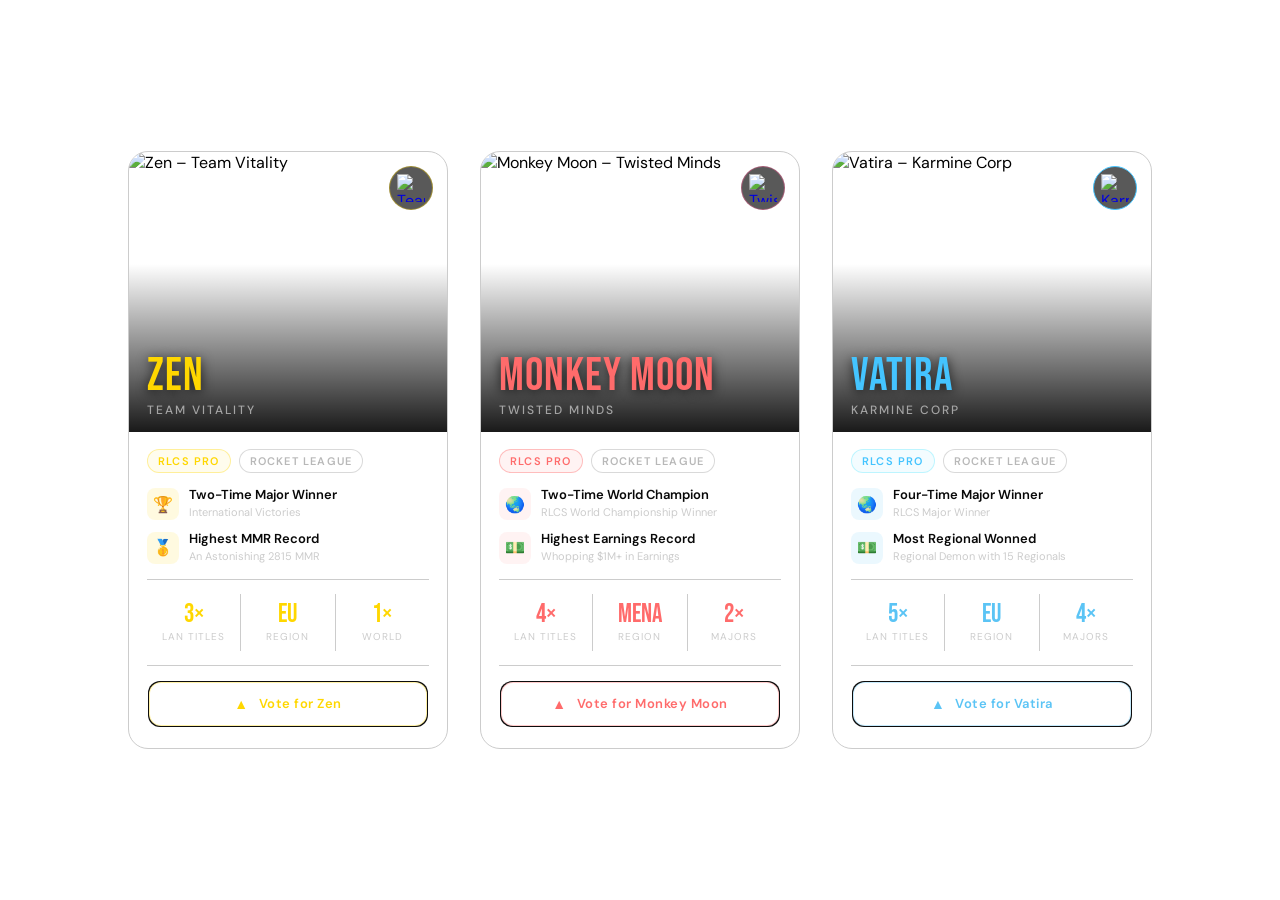
==== voting.html @ dab9d704 "Add files via upload" ====
<!DOCTYPE html>
<html lang="en">
<head>
    <meta charset="UTF-8">
    <meta name="viewport" content="width=device-width, initial-scale=1.0">
    <title>SuperSonic Cup | Voting Page</title>
    <link rel="preconnect" href="https://fonts.googleapis.com">
    <link href="https://fonts.googleapis.com/css2?family=Bebas+Neue&family=DM+Sans:wght@300;400;500;600&display=swap" rel="stylesheet">
    <link rel="stylesheet" href="style.css">
    <link rel="icon" type="image/png" href="Img/Favicon-Dark.png" media="(prefers-color-scheme: dark)">
    <link rel="icon" type="image/png" href="Img/Favicon-Light.png" media="(prefers-color-scheme: light)">
</head>
<body>
    <div class="player-cards">

        <!-- VITALITY CARD -->
        <div class="card-wrap">
            <div class="glow-ring glow-vit"></div>
            <div class="card">
                <div class="img-frame">
                    <img src="Img/Zen.jpg" alt="Zen – Team Vitality" />
                    <div class="img-overlay"></div>
                    <a href="https://liquipedia.net/rocketleague/Team_Vitality" target="_blank">
                        <div class="team-badge badge-vit">
                            <img src="Img/vitality-logo.png" alt="Team Vitality logo" />
                        </div>
                    </a>
                    <div class="img-bottom-text">
                        <div class="player-name"><span class="accent-gold">Zen</span></div>
                        <div class="team-label">Team Vitality</div>
                    </div>
                </div>
                <div class="card-body">
                    <div class="tag-row">
                        <span class="tag tag-gold">RLCS Pro</span>
                        <span class="tag tag-white">Rocket League</span>
                    </div>
                    <div class="achievements">
                        <div class="ach-item">
                            <div class="ach-icon ach-gold">🏆</div>
                            <div class="ach-text">
                                <strong>Two-Time Major Winner</strong>
                                <span>International Victories</span>
                            </div>
                        </div>
                        <div class="ach-item">
                            <div class="ach-icon ach-gold">🥇</div>
                            <div class="ach-text">
                                <strong>Highest MMR Record</strong>
                                <span>An Astonishing 2815 MMR</span>
                            </div>
                        </div>
                    </div>
                    <div class="divider"></div>
                    <div class="stat-row">
                        <div class="stat">
                            <div class="stat-val gold">3×</div>
                            <div class="stat-lbl">Lan Titles</div>
                        </div>
                        <div class="stat">
                            <div class="stat-val gold">EU</div>
                            <div class="stat-lbl">Region</div>
                        </div>
                        <div class="stat">
                            <div class="stat-val gold">1×</div>
                            <div class="stat-lbl">World</div>
                        </div>
                    </div>
                    <div class="divider"></div>
                    <div class="vote-btn-wrap gold-wrap">
                        <button class="vote-btn vote-btn-gold">
                            <span class="vote-icon">▲</span>
                            <span class="vote-label">Vote for Zen</span>
                        </button>
                    </div>
                </div>
            </div>
        </div>

        <!-- TWISTED MINDS CARD -->
        <div class="card-wrap">
            <div class="glow-ring glow-tm"></div>
            <div class="card">
                <div class="img-frame">
                    <img src="Img/MonkeyMoon.png" alt="Monkey Moon – Twisted Minds" />
                    <div class="img-overlay"></div>
                    <a href="https://liquipedia.net/rocketleague/Twisted_Minds" target="_blank">
                        <div class="team-badge badge-tm">
                            <img src="Img/Twisted-logo.webp" alt="Twisted Minds logo" />
                        </div>
                    </a>
                    <div class="img-bottom-text">
                        <div class="player-name"><span class="accent-red">Monkey Moon</span></div>
                        <div class="team-label">Twisted Minds</div>
                    </div>
                </div>
                <div class="card-body">
                    <div class="tag-row">
                        <span class="tag tag-red">RLCS Pro</span>
                        <span class="tag tag-white">Rocket League</span>
                    </div>
                    <div class="achievements">
                        <div class="ach-item">
                            <div class="ach-icon ach-red">🌏</div>
                            <div class="ach-text">
                                <strong>Two-Time World Champion</strong>
                                <span>RLCS World Championship Winner</span>
                            </div>
                        </div>
                        <div class="ach-item">
                            <div class="ach-icon ach-red">💵</div>
                            <div class="ach-text">
                                <strong>Highest Earnings Record</strong>
                                <span>Whopping $1M+ in Earnings</span>
                            </div>
                        </div>
                    </div>
                    <div class="divider"></div>
                    <div class="stat-row">
                        <div class="stat">
                            <div class="stat-val red">4×</div>
                            <div class="stat-lbl">Lan Titles</div>
                        </div>
                        <div class="stat">
                            <div class="stat-val red">MENA</div>
                            <div class="stat-lbl">Region</div>
                        </div>
                        <div class="stat">
                            <div class="stat-val red">2×</div>
                            <div class="stat-lbl">Majors</div>
                        </div>
                    </div>
                    <div class="divider"></div>
                    <div class="vote-btn-wrap red-wrap">
                        <button class="vote-btn vote-btn-red">
                            <span class="vote-icon">▲</span>
                            <span class="vote-label">Vote for Monkey Moon</span>
                        </button>
                    </div>
                </div>
            </div>
        </div>

        <!-- KARMINE CORP CARD -->
        <div class="card-wrap">
            <div class="glow-ring glow-kc"></div>
            <div class="card">
                <div class="img-frame">
                    <img src="Img/Vatira.jpg" alt="Vatira – Karmine Corp" />
                    <div class="img-overlay"></div>
                    <a href="https://liquipedia.net/rocketleague/Karmine_Corp" target="_blank">
                        <div class="team-badge badge-kc">
                            <img src="Img/karmine-logo.png" alt="Karmine Corp Logo" />
                        </div>
                    </a>
                    <div class="img-bottom-text">
                        <div class="player-name"><span class="accent-blue">Vatira</span></div>
                        <div class="team-label">Karmine Corp</div>
                    </div>
                </div>
                <div class="card-body">
                    <div class="tag-row">
                        <span class="tag tag-blue">RLCS Pro</span>
                        <span class="tag tag-white">Rocket League</span>
                    </div>
                    <div class="achievements">
                        <div class="ach-item">
                            <div class="ach-icon ach-blue">🌏</div>
                            <div class="ach-text">
                                <strong>Four-Time Major Winner</strong>
                                <span>RLCS Major Winner</span>
                            </div>
                        </div>
                        <div class="ach-item">
                            <div class="ach-icon ach-blue">💵</div>
                            <div class="ach-text">
                                <strong>Most Regional Wonned</strong>
                                <span>Regional Demon with 15 Regionals</span>
                            </div>
                        </div>
                    </div>
                    <div class="divider"></div>
                    <div class="stat-row">
                        <div class="stat">
                            <div class="stat-val blue">5×</div>
                            <div class="stat-lbl">Lan Titles</div>
                        </div>
                        <div class="stat">
                            <div class="stat-val blue">EU</div>
                            <div class="stat-lbl">Region</div>
                        </div>
                        <div class="stat">
                            <div class="stat-val blue">4×</div>
                            <div class="stat-lbl">Majors</div>
                        </div>
                    </div>
                    <div class="divider"></div>
                    <div class="vote-btn-wrap blue-wrap">
                        <button class="vote-btn vote-btn-blue">
                            <span class="vote-icon">▲</span>
                            <span class="vote-label">Vote for Vatira</span>
                        </button>
                    </div>
                </div>
            </div>
        </div>
    </div>
</body>
</html>
---- style.css ----
* {
    margin: 0;
    padding: 0;
    box-sizing: border-box;
}

body {
    min-height: 100vh;
    background: #080808;
    display: flex;
    align-items: center;
    justify-content: center;
}

.player-cards {
    min-height: 100vh;
    display: flex;
    align-items: center;
    justify-content: center;
    gap: 32px;
    padding: 2rem 1rem;
    font-family: 'DM Sans', sans-serif;
    flex-wrap: wrap;
}

.card-wrap {
    position: relative;
    width: 320px;
}

/* Glow rings */
.glow-ring {
    position: absolute;
    inset: -2px;
    border-radius: 22px;
    opacity: 0;
    transition: opacity 0.4s ease;
    z-index: 0;
}

.glow-vit {
    background: linear-gradient(135deg, #ffe240, #fff, #FFD700 80%);
}

.glow-tm {
    background: linear-gradient(135deg, #ff8d8d, #fff, #FF6B6B 80%);
}

.glow-kc {
    background: linear-gradient(135deg, #80eeff, #fff, #3ce5ff 80%);
}

.card-wrap:hover .glow-ring {
    opacity: 1;
}

.card {
    position: relative;
    z-index: 1;
    border-radius: 20px;
    background: #0d0d0d;
    border: 1px solid rgba(255, 255, 255, 0.08);
    overflow: hidden;
    transition: transform 0.35s cubic-bezier(.22, .68, 0, 1.2);
    cursor: pointer;
}

.card-wrap:hover .card {
    cursor: default;
    transform: translateY(-6px) scale(1.01);
}

.img-frame {
    position: relative;
    height: 280px;
    overflow: hidden;
}

.img-frame img {
    width: 100%;
    height: 100%;
    object-fit: cover;
    object-position: top center;
    display: block;
    filter: saturate(0.9) contrast(1.08);
    transition: transform 0.5s ease, filter 0.5s ease;
}

.card-wrap:hover .img-frame img {
    transform: scale(1.06);
    filter: saturate(1.1) contrast(1.1);
}

.img-overlay {
    position: absolute;
    inset: 0;
    background: linear-gradient(to bottom, transparent 40%, rgba(0, 0, 0, 0.9) 100%);
}

/* Team badges */
.team-badge {
    position: absolute;
    top: 14px;
    right: 14px;
    width: 44px;
    height: 44px;
    background: rgba(0, 0, 0, 0.65);
    border-radius: 50%;
    display: flex;
    align-items: center;
    justify-content: center;
    backdrop-filter: blur(6px);
}

.badge-vit {
    border: 1px solid rgba(255, 215, 0, 0.4);
}

.badge-tm {
    border: 1px solid rgba(245, 91, 147, 0.45);
}

.badge-kc {
    border: 1px solid rgb(68, 196, 255);
}

.team-badge img {
    width: 28px;
    height: 28px;
    object-fit: contain;
}

.img-bottom-text {
    position: absolute;
    bottom: 14px;
    left: 18px;
    right: 18px;
}

.player-name {
    font-family: 'Bebas Neue', sans-serif;
    font-size: 46px;
    color: #fff;
    line-height: 1;
    letter-spacing: 1px;
    text-shadow: 0 2px 12px rgba(0, 0, 0, 0.8);
}

.accent-gold { color: #FFD700; }
.accent-red  { color: #FF6B6B; }
.accent-blue { color: #44c4ff; }

.team-label {
    font-size: 12px;
    font-weight: 500;
    color: rgba(255, 255, 255, 0.55);
    text-transform: uppercase;
    letter-spacing: 2px;
    margin-top: 2px;
}

.card-body {
    padding: 16px 18px 20px;
    border-top: 1px solid rgba(255, 255, 255, 0.06);
}

.tag-row {
    display: flex;
    gap: 8px;
    margin-bottom: 14px;
    flex-wrap: wrap;
}

.tag {
    font-size: 11px;
    font-weight: 600;
    letter-spacing: 1.2px;
    text-transform: uppercase;
    padding: 4px 10px;
    border-radius: 999px;
    border: 1px solid;
}

.tag-gold {
    color: #FFD700;
    border-color: rgba(255, 215, 0, 0.35);
    background: rgba(255, 215, 0, 0.07);
}

.tag-red {
    color: #FF6B6B;
    border-color: rgba(255, 107, 107, 0.4);
    background: rgba(255, 107, 107, 0.08);
}

.tag-blue {
    color: #44c4ff;
    border-color: rgba(107, 235, 255, 0.4);
    background: rgba(107, 218, 255, 0.08);
}

.tag-white {
    color: rgba(255, 255, 255, 0.6);
    border-color: rgba(255, 255, 255, 0.15);
    background: rgba(255, 255, 255, 0.04);
}

.achievements {
    display: flex;
    flex-direction: column;
    gap: 10px;
}

.ach-item {
    display: flex;
    align-items: center;
    gap: 10px;
}

.ach-icon {
    width: 32px;
    height: 32px;
    border-radius: 8px;
    display: flex;
    align-items: center;
    justify-content: center;
    font-size: 16px;
    flex-shrink: 0;
}

.ach-gold { background: rgba(255, 215, 0, 0.12); }
.ach-red  { background: rgba(255, 107, 107, 0.08);}
.ach-blue { background: rgba(91, 196, 245, 0.12); }

.ach-text {
    font-size: 13px;
    color: rgba(255, 255, 255, 0.8);
    font-weight: 400;
    line-height: 1.3;
}

.ach-text strong {
    color: #fff;
    font-weight: 600;
    display: block;
    font-size: 13px;
}

.ach-text span {
    color: rgba(255, 255, 255, 0.45);
    font-size: 11px;
}

.divider {
    height: 1px;
    background: rgba(255, 255, 255, 0.06);
    margin: 14px 0;
}

.stat-row {
    display: flex;
}

.stat {
    flex: 1;
    text-align: center;
    padding: 8px 0;
    border-right: 1px solid rgba(255, 255, 255, 0.06);
}

.stat:last-child {
    border-right: none;
}

.stat-val {
    font-family: 'Bebas Neue', sans-serif;
    font-size: 26px;
    line-height: 1;
}

.stat-val.gold { color: #FFD700; }
.stat-val.red  { color: #FF6B6B; }
.stat-val.blue { color: #5BC4F5; }

.stat-lbl {
    font-size: 10px;
    text-transform: uppercase;
    letter-spacing: 1px;
    color: rgba(255, 255, 255, 0.35);
    margin-top: 2px;
}

.vote-btn-wrap {
    position: relative;
    margin-top: 4px;
    border-radius: 12px;
    padding: 2px;
    background: transparent;
}

.vote-btn-wrap::before {
    content: '';
    position: absolute;
    inset: -2px;
    border-radius: 14px;
    background: conic-gradient(
        from var(--angle, 0deg),
        transparent 0deg,
        currentColor 60deg,
        transparent 120deg
        );
        opacity: 0;
        transition: opacity 0.3s ease;
        animation: spin 2s linear infinite;
        animation-play-state: paused;
    }
    
    .vote-btn-wrap:hover::before {
        opacity: 1;
        animation-play-state: running;
    }
    
    .vote-btn-wrap::after {
        content: '';
        position: absolute;
        inset: 1px;
        border-radius: 12px;
        background: #0d0d0d;
        z-index: 0;
    }
    
    @keyframes spin {
        from { --angle: 0deg; }
        to   { --angle: 360deg; }
    }
    
    @property --angle {
        syntax: '<angle>';
        initial-value: 0deg;
        inherits: false;
    }
    
    .vote-btn {
        position: relative;
        z-index: 1;
        width: 100%;
        display: flex;
        align-items: center;
        justify-content: center;
        gap: 10px;
        padding: 12px 0;
        border-radius: 12px;
        border: 1px solid;
        background: transparent;
        font-family: 'DM Sans', sans-serif;
        font-size: 13px;
        font-weight: 600;
        letter-spacing: 0.5px;
        cursor: pointer;
        transition: background 0.25s ease, transform 0.15s ease, box-shadow 0.25s ease, border-color 0.25s ease;
    }
    
    .vote-btn-gold {
        color: #FFD700;
        border-color: rgba(255, 215, 0, 0.35);
    }

    .vote-btn-red {
        color: #FF6B6B;
        border-color: rgba(255, 107, 107, 0.35);
    }
    
    .vote-btn-blue {
        color: #5BC4F5;
        border-color: rgba(91, 196, 245, 0.35);
    }
    
    .vote-btn-wrap.gold-wrap {
        color: #FFD700;
    }

    .vote-btn-wrap.red-wrap {
        color: #FF6B6B;
    }
    
    .vote-btn-wrap.blue-wrap {
        color: #5BC4F5;
    }
    
    .vote-btn-gold:hover {
        background: rgba(255, 215, 0, 0.08);
        box-shadow: 0 0 20px rgba(255, 215, 0, 0.12);
        border-color: transparent;
    }
    
    .vote-btn-blue:hover {
        background: rgba(91, 196, 245, 0.08);
        box-shadow: 0 0 20px rgba(91, 196, 245, 0.12);
        border-color: transparent;
    }
    
    .vote-btn.voted-gold {
        background: rgba(255, 215, 0, 0.12);
        border-color: rgba(255, 215, 0, 0.6);
    }
    
    .vote-btn.voted-blue {
        background: rgba(91, 196, 245, 0.12);
        border-color: rgba(91, 196, 245, 0.6);
    }
    
    .vote-icon {
        font-size: 14px;
        transition: transform 0.2s ease;
    }
    
    .vote-btn:hover .vote-icon {
        transform: translateY(-2px);
    }
    
    .vote-count {
        font-family: 'Bebas Neue', sans-serif;
        font-size: 18px;
        min-width: 24px;
        text-align: center;
    }
    
@media (prefers-color-scheme: light) {
        body{
            background-color: white;
        }
        .card{
            background-color: white;
            border: 1px solid hsl(0, 0%, 80%);
        }
        .stat{
            border-right: 1px solid hsl(0, 0%, 80%);
        }
        .tag-white {
            color: rgba(136, 136, 136, 0.6);
            border-color: rgba(0, 0, 0, 0.15);
            background: rgba(255, 255, 255, 0.04);
        }
        .ach-text strong{
            color: #080808;
        }
        .ach-text span{
            color: hsl(0, 0%, 80%);
        }
        .divider{
            background: hsl(0, 0%, 80%);
        }
        .stat-lbl{
            color: hsl(0, 0%, 80%);
        }
        .vote-btn-blue, .vote-btn-blue:hover{
            background-color: white;
        }
        .vote-btn-red, .vote-btn-red:hover{
            background-color: white;
        }
        .vote-btn-gold, .vote-btn-gold:hover{
            background-color: white;
        }
}

/* INTRO ANIMATION */
@keyframes card-drop {
    0% {
        opacity: 0;
        transform: translateY(-60px) scale(0.96);
    }
    70% {
        opacity: 1;
        transform: translateY(6px) scale(1.005);
    }
    100% {
        opacity: 1;
        transform: translateY(0) scale(1);
    }
}

.card-wrap {
    opacity: 0;
    animation: card-drop 0.8s cubic-bezier(0.25, 0.1, 0.25, 1) forwards;
    animation-delay: 0.15s;
}

.card-wrap:nth-child(1),
.card-wrap:nth-child(2),
.card-wrap:nth-child(3) {
    animation-delay: 0.15s;
}
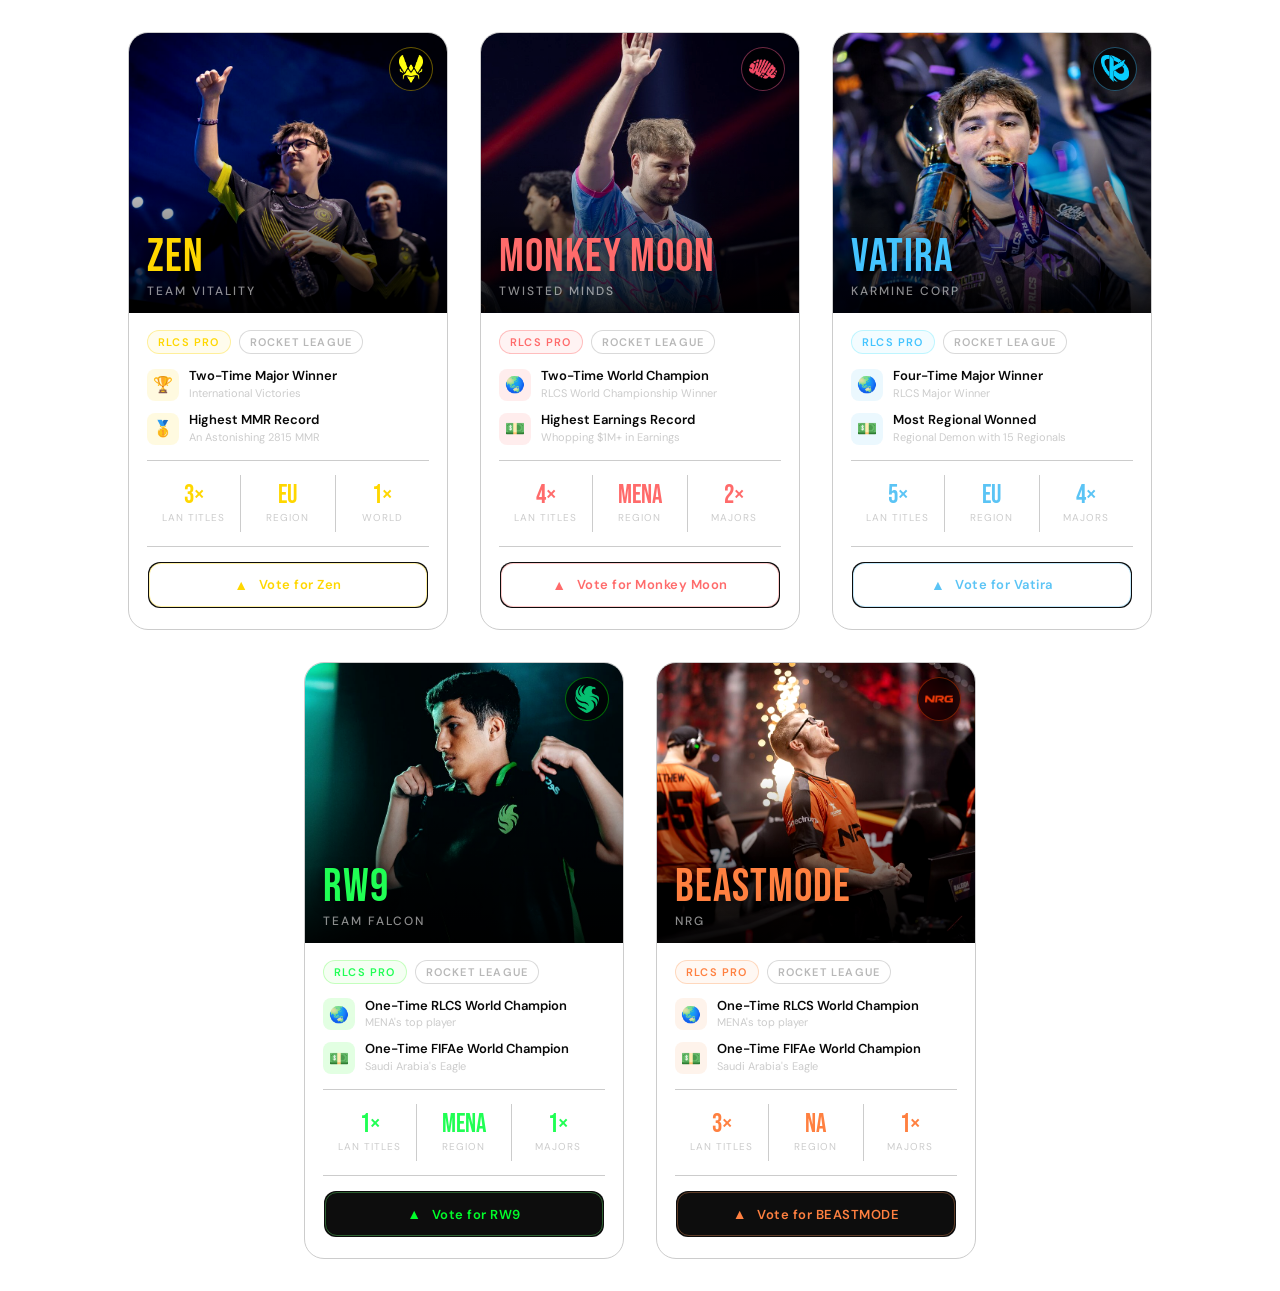
==== commit 6141cf07: "Add files via upload" ====
--- a/voting.html
+++ b/voting.html
@@ -204,6 +204,134 @@
                 </div>
             </div>
         </div>
+
+        <!-- TEAM FALCON -->
+        <div class="card-wrap">
+            <div class="glow-ring glow-tf"></div>
+            <div class="card">
+                <div class="img-frame">
+                    <img src="Img/Rw9.jpg" alt="Rw9 – Team Falcon" />
+                    <div class="img-overlay"></div>
+                    <a href="https://liquipedia.net/rocketleague/Team_Falcons" target="_blank">
+                        <div class="team-badge badge-tf">
+                            <img src="Img/Falcon-logo.png" alt="Team Falcon Logo" />
+                        </div>
+                    </a>
+                    <div class="img-bottom-text">
+                        <div class="player-name"><span class="accent-green">RW9</span></div>
+                        <div class="team-label">Team Falcon</div>
+                    </div>
+                </div>
+                <div class="card-body">
+                    <div class="tag-row">
+                        <span class="tag tag-green">RLCS Pro</span>
+                        <span class="tag tag-white">Rocket League</span>
+                    </div>
+                    <div class="achievements">
+                        <div class="ach-item">
+                            <div class="ach-icon ach-green">🌏</div>
+                            <div class="ach-text">
+                                <strong>One-Time RLCS World Champion</strong>
+                                <span>MENA's top player</span>
+                            </div>
+                        </div>
+                        <div class="ach-item">
+                            <div class="ach-icon ach-green">💵</div>
+                            <div class="ach-text">
+                                <strong>One-Time FIFAe World Champion</strong>
+                                <span>Saudi Arabia's Eagle</span>
+                            </div>
+                        </div>
+                    </div>
+                    <div class="divider"></div>
+                    <div class="stat-row">
+                        <div class="stat">
+                            <div class="stat-val green">1×</div>
+                            <div class="stat-lbl">Lan Titles</div>
+                        </div>
+                        <div class="stat">
+                            <div class="stat-val green">MENA</div>
+                            <div class="stat-lbl">Region</div>
+                        </div>
+                        <div class="stat">
+                            <div class="stat-val green">1×</div>
+                            <div class="stat-lbl">Majors</div>
+                        </div>
+                    </div>
+                    <div class="divider"></div>
+                    <div class="vote-btn-wrap green-wrap">
+                        <button class="vote-btn vote-btn-green">
+                            <span class="vote-icon">▲</span>
+                            <span class="vote-label">Vote for RW9</span>
+                        </button>
+                    </div>
+                </div>
+            </div>
+        </div>
+
+        <!-- NRG -->
+        <div class="card-wrap">
+            <div class="glow-ring glow-nrg"></div>
+            <div class="card">
+                <div class="img-frame">
+                    <img src="Img/BeastMode.jpg" alt="BeastMode – NRG" />
+                    <div class="img-overlay"></div>
+                    <a href="https://liquipedia.net/rocketleague/NRG" target="_blank">
+                        <div class="team-badge badge-nrg">
+                            <img src="Img/NRG-logo.webp" alt="NRG Logo" />
+                        </div>
+                    </a>
+                    <div class="img-bottom-text">
+                        <div class="player-name"><span class="accent-orange">BEASTMODE</span></div>
+                        <div class="team-label">NRG</div>
+                    </div>
+                </div>
+                <div class="card-body">
+                    <div class="tag-row">
+                        <span class="tag tag-orange">RLCS Pro</span>
+                        <span class="tag tag-white">Rocket League</span>
+                    </div>
+                    <div class="achievements">
+                        <div class="ach-item">
+                            <div class="ach-icon ach-orange">🌏</div>
+                            <div class="ach-text">
+                                <strong>One-Time RLCS World Champion</strong>
+                                <span>MENA's top player</span>
+                            </div>
+                        </div>
+                        <div class="ach-item">
+                            <div class="ach-icon ach-orange">💵</div>
+                            <div class="ach-text">
+                                <strong>One-Time FIFAe World Champion</strong>
+                                <span>Saudi Arabia's Eagle</span>
+                            </div>
+                        </div>
+                    </div>
+                    <div class="divider"></div>
+                    <div class="stat-row">
+                        <div class="stat">
+                            <div class="stat-val orange">3×</div>
+                            <div class="stat-lbl">Lan Titles</div>
+                        </div>
+                        <div class="stat">
+                            <div class="stat-val orange">NA</div>
+                            <div class="stat-lbl">Region</div>
+                        </div>
+                        <div class="stat">
+                            <div class="stat-val orange">1×</div>
+                            <div class="stat-lbl">Majors</div>
+                        </div>
+                    </div>
+                    <div class="divider"></div>
+                    <div class="vote-btn-wrap orange-wrap">
+                        <button class="vote-btn vote-btn-orange">
+                            <span class="vote-icon">▲</span>
+                            <span class="vote-label">Vote for BEASTMODE</span>
+                        </button>
+                    </div>
+                </div>
+            </div>
+        </div>
     </div>
 </body>
 </html>
--- a/style.css
+++ b/style.css
@@ -48,6 +48,14 @@
 
 .glow-kc {
     background: linear-gradient(135deg, #80eeff, #fff, #3ce5ff 80%);
+}
+
+.glow-tf {
+    background: linear-gradient(135deg, #00ff2a, #fff, #00ff2a 80%);
+}
+
+.glow-nrg {
+    background: linear-gradient(135deg, #ff5500, #fff, #ff5500 80%);
 }
 
 .card-wrap:hover .glow-ring {
@@ -67,7 +75,6 @@
 
 .card-wrap:hover .card {
     cursor: default;
-    transform: translateY(-6px) scale(1.01);
 }
 
 .img-frame {
@@ -121,7 +128,15 @@
 }
 
 .badge-kc {
-    border: 1px solid rgb(68, 196, 255);
+    border: 1px solid rgba(68, 196, 255, 0.4);
+}
+
+.badge-tf {
+    border: 1px solid rgba(4, 255, 0, 0.4);
+}
+
+.badge-nrg {
+    border: 1px solid rgba(255, 77, 0, 0.4);
 }
 
 .team-badge img {
@@ -146,9 +161,11 @@
     text-shadow: 0 2px 12px rgba(0, 0, 0, 0.8);
 }
 
-.accent-gold { color: #FFD700; }
-.accent-red  { color: #FF6B6B; }
-.accent-blue { color: #44c4ff; }
+.accent-gold    { color: #FFD700; }
+.accent-red     { color: #FF6B6B; }
+.accent-green   { color: #20ff54; }
+.accent-blue    { color: #44c4ff; }
+.accent-orange  { color: #ff8040; }
 
 .team-label {
     font-size: 12px;
@@ -193,12 +210,24 @@
     background: rgba(255, 107, 107, 0.08);
 }
 
+.tag-green {
+    color: #20ff54;
+    border-color: rgba(124, 255, 107, 0.4);
+    background: rgba(134, 255, 107, 0.08);
+}
+
 .tag-blue {
     color: #44c4ff;
     border-color: rgba(107, 235, 255, 0.4);
     background: rgba(107, 218, 255, 0.08);
 }
 
+.tag-orange {
+    color: #ff8040;
+    border-color: rgba(255, 169, 107, 0.4);
+    background: rgba(255, 166, 107, 0.08);
+}
+
 .tag-white {
     color: rgba(255, 255, 255, 0.6);
     border-color: rgba(255, 255, 255, 0.15);
@@ -228,9 +257,11 @@
     flex-shrink: 0;
 }
 
-.ach-gold { background: rgba(255, 215, 0, 0.12); }
-.ach-red  { background: rgba(255, 107, 107, 0.08);}
-.ach-blue { background: rgba(91, 196, 245, 0.12); }
+.ach-gold   { background: rgba(255, 215, 0, 0.12);   }
+.ach-red    { background: rgba(255, 107, 107, 0.12); }
+.ach-green  { background: rgba(23, 255, 19, 0.12);   }
+.ach-blue   { background: rgba(91, 196, 245, 0.12);  }
+.ach-orange { background: rgba(245, 155, 91, 0.12);  }
 
 .ach-text {
     font-size: 13px;
@@ -278,9 +309,11 @@
     line-height: 1;
 }
 
-.stat-val.gold { color: #FFD700; }
-.stat-val.red  { color: #FF6B6B; }
-.stat-val.blue { color: #5BC4F5; }
+.stat-val.gold   { color: #FFD700; }
+.stat-val.red    { color: #FF6B6B; }
+.stat-val.green  { color: #20ff54; }
+.stat-val.blue   { color: #5BC4F5; }
+.stat-val.orange { color: #ff8040; }
 
 .stat-lbl {
     font-size: 10px;
@@ -369,11 +402,21 @@
         color: #FF6B6B;
         border-color: rgba(255, 107, 107, 0.35);
     }
+
+    .vote-btn-green {
+        color: #00ff2a;
+        border-color: rgba(107, 255, 119, 0.35);
+    }
     
     .vote-btn-blue {
         color: #5BC4F5;
         border-color: rgba(91, 196, 245, 0.35);
     }
+
+    .vote-btn-orange {
+        color: #ff8040;
+        border-color: rgba(245, 150, 91, 0.35);
+    }
     
     .vote-btn-wrap.gold-wrap {
         color: #FFD700;
@@ -382,9 +425,17 @@
     .vote-btn-wrap.red-wrap {
         color: #FF6B6B;
     }
+
+    .vote-btn-wrap.green-wrap {
+        color: #00ff2a;
+    }
     
     .vote-btn-wrap.blue-wrap {
         color: #5BC4F5;
+    }
+
+    .vote-btn-wrap.orange-wrap {
+        color: #ff8040;
     }
     
     .vote-btn-gold:hover {
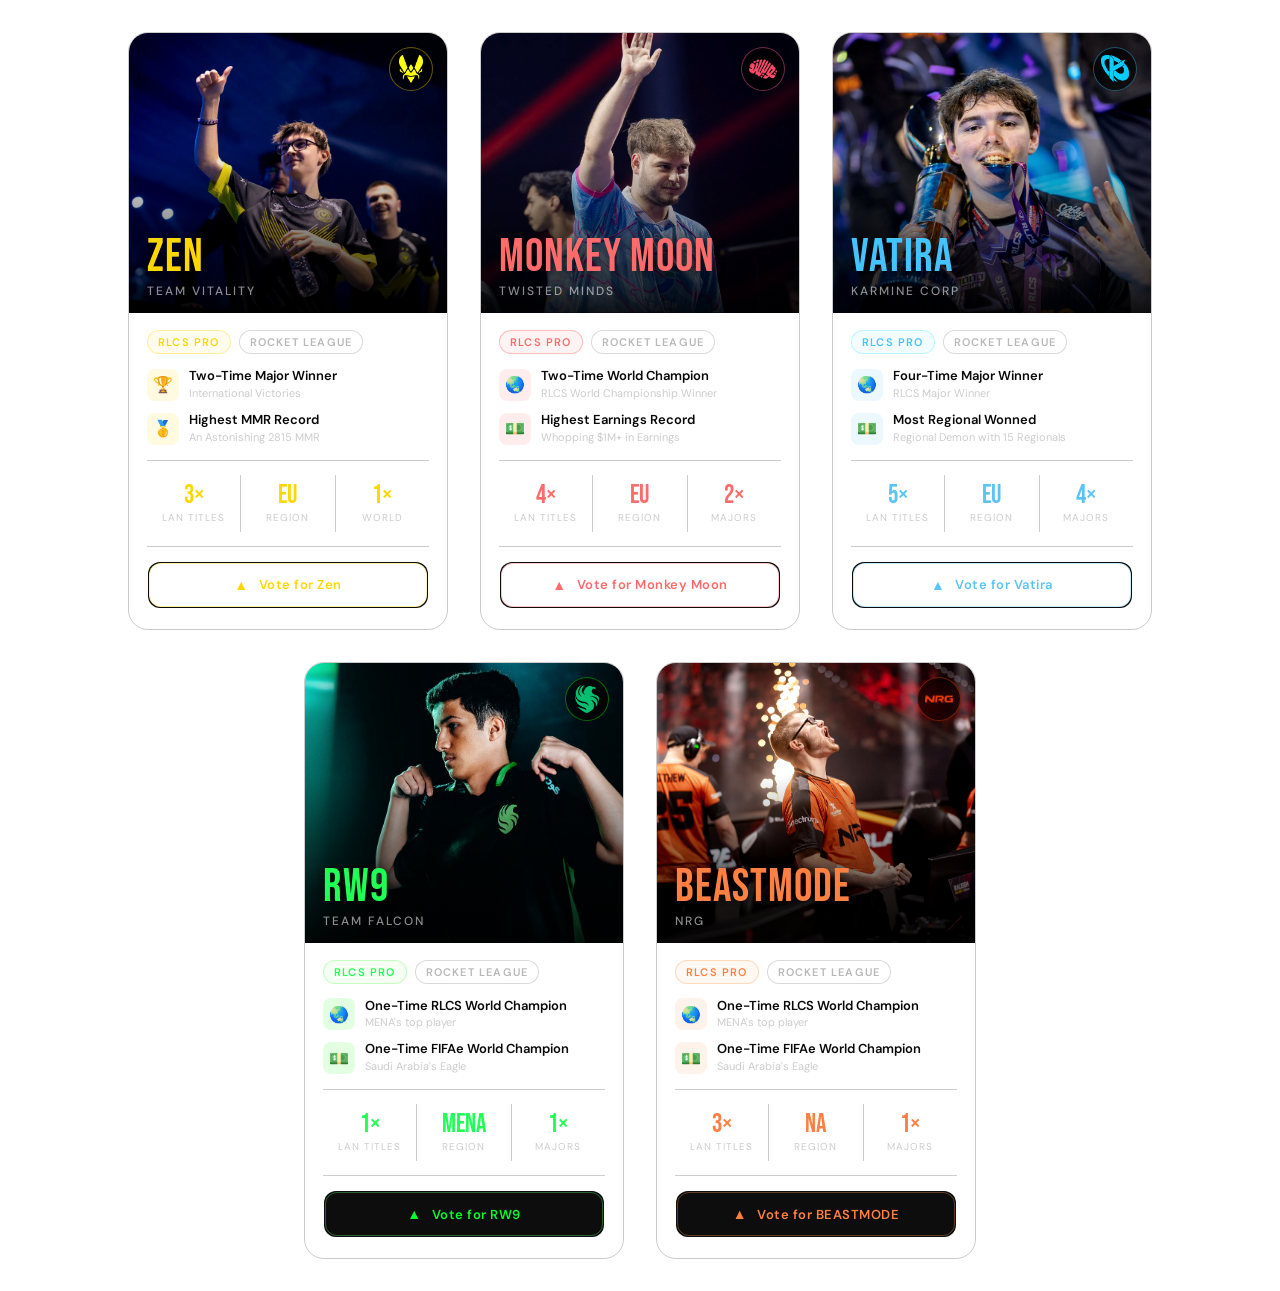
==== commit 9decd9f7: "Change region label from 'MENA' to 'EU'" ====
--- a/voting.html
+++ b/voting.html
@@ -122,7 +122,7 @@
                             <div class="stat-lbl">Lan Titles</div>
                         </div>
                         <div class="stat">
-                            <div class="stat-val red">MENA</div>
+                            <div class="stat-val red">EU</div>
                             <div class="stat-lbl">Region</div>
                         </div>
                         <div class="stat">
@@ -334,4 +334,4 @@
         </div>
     </div>
 </body>
-</html>+</html>
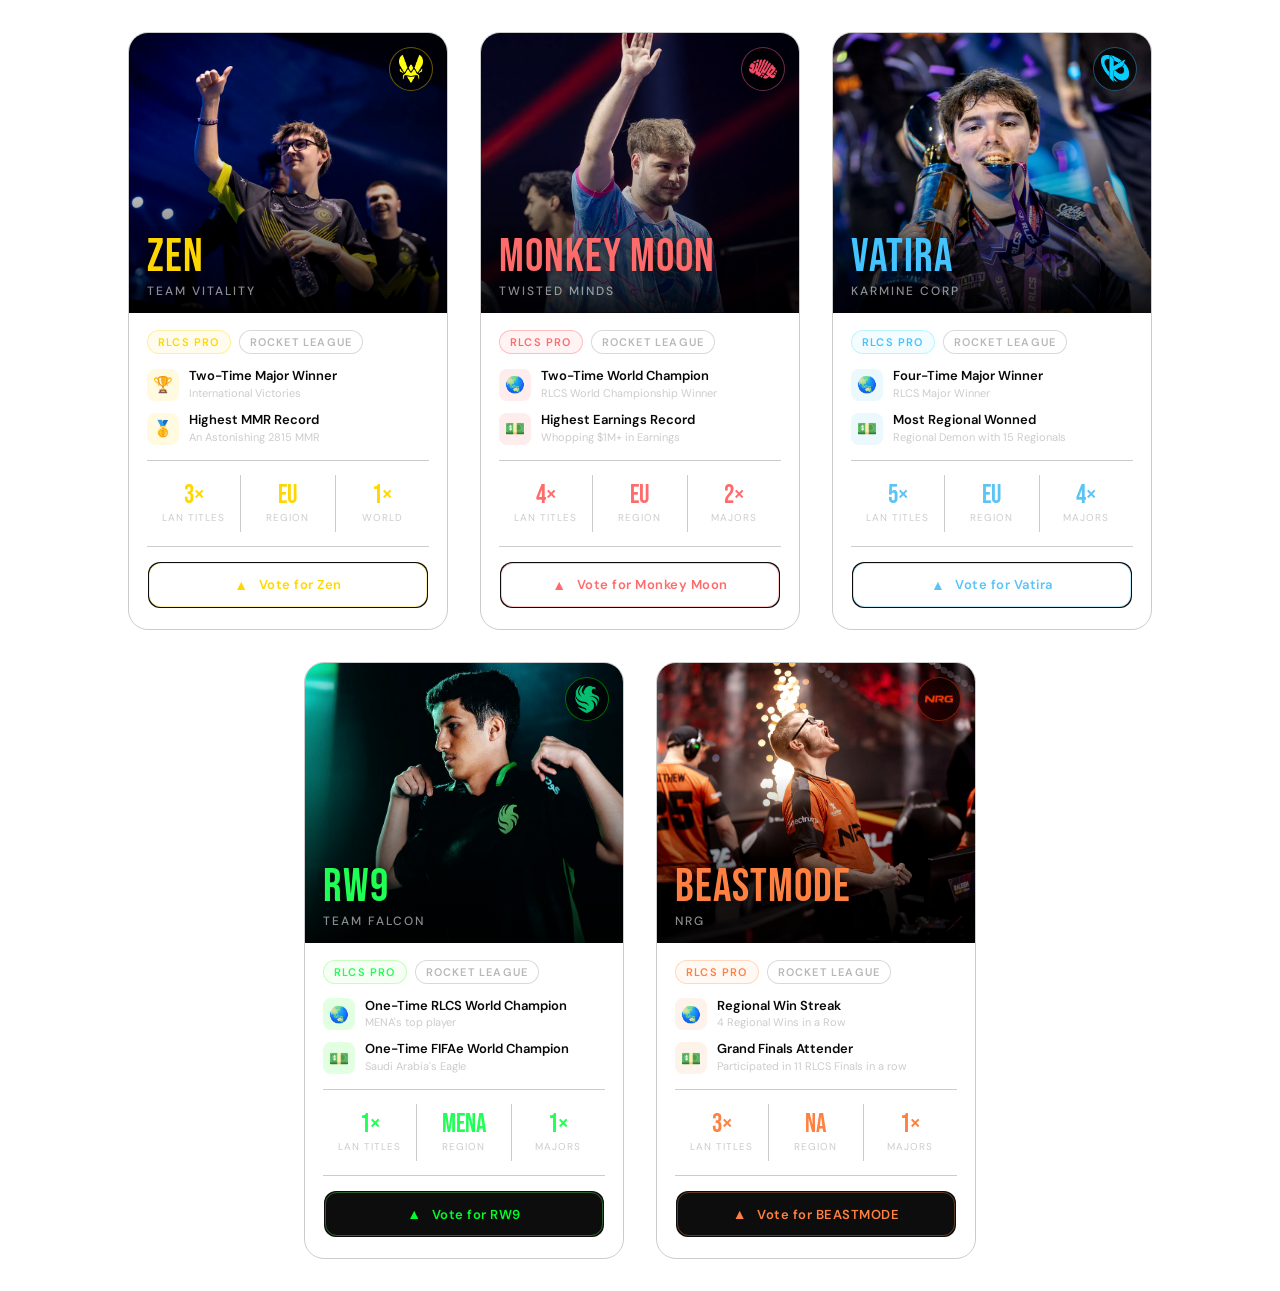
==== commit f1dd9b46: "Update achievements in voting.html" ====
--- a/voting.html
+++ b/voting.html
@@ -295,15 +295,15 @@
                         <div class="ach-item">
                             <div class="ach-icon ach-orange">🌏</div>
                             <div class="ach-text">
-                                <strong>One-Time RLCS World Champion</strong>
-                                <span>MENA's top player</span>
+                                <strong>Regional Win Streak</strong>
+                                <span>4 Regional Wins in a Row</span>
                             </div>
                         </div>
                         <div class="ach-item">
                             <div class="ach-icon ach-orange">💵</div>
                             <div class="ach-text">
-                                <strong>One-Time FIFAe World Champion</strong>
-                                <span>Saudi Arabia's Eagle</span>
+                                <strong>Grand Finals Attender</strong>
+                                <span>Participated in 11 RLCS Finals in a row</span>
                             </div>
                         </div>
                     </div>
